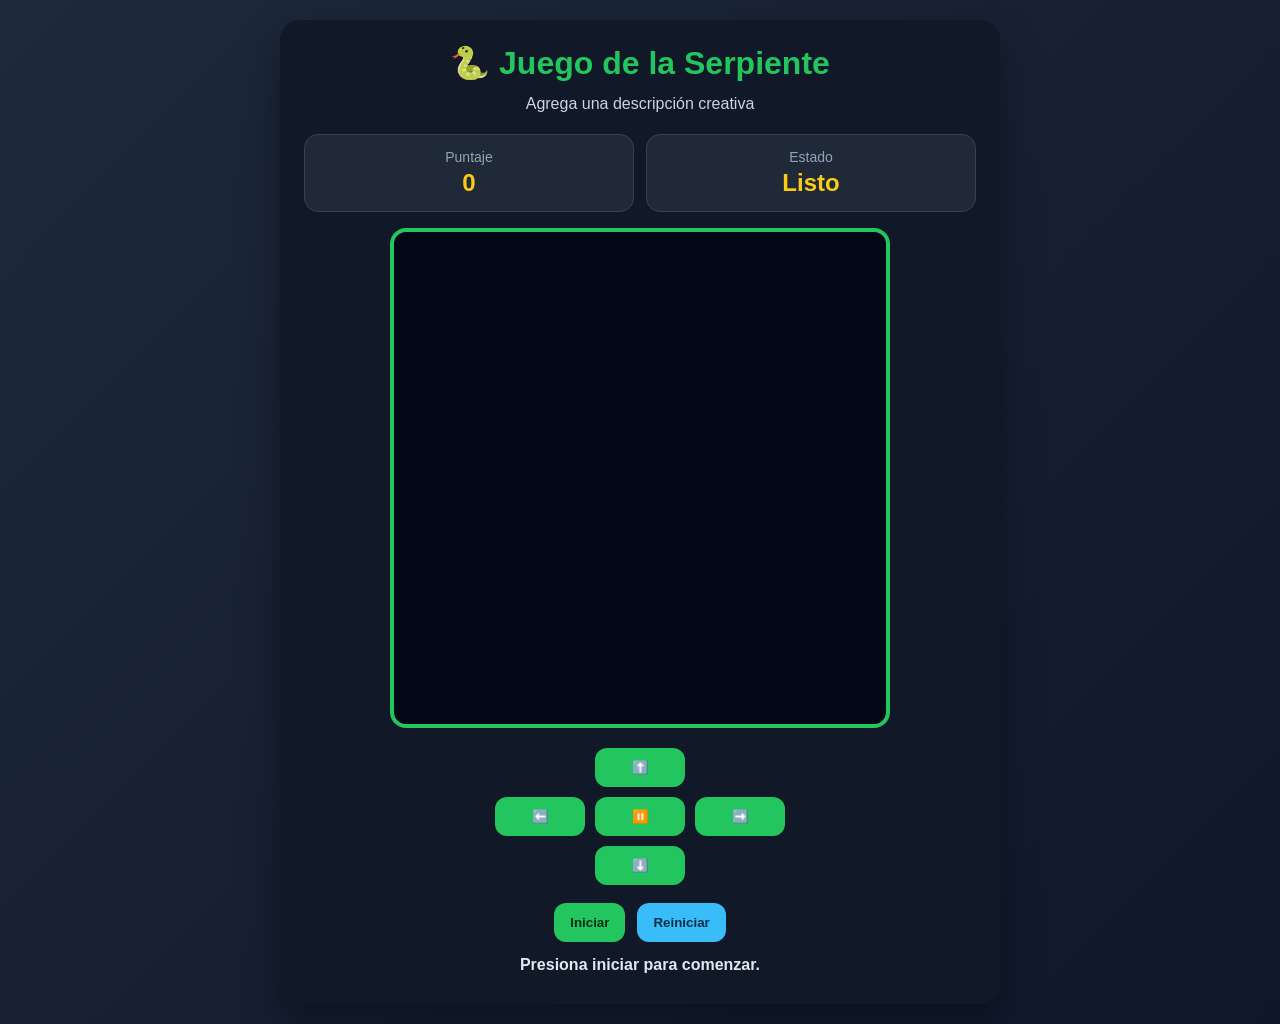
==== serpiente.html @ e3eccb7e "archivos subidos a github" ====
<!DOCTYPE html>
<html lang="es">
<head>
  <meta charset="UTF-8" />
  <meta name="viewport" content="width=device-width, initial-scale=1.0" />
  <title>Juego de la Serpiente - Taller</title>
   <link rel="stylesheet" href="serpiente.css">
</head>
<body>
  <main class="contenedor-juego">
    <h1>🐍 Juego de la Serpiente</h1>
    <p class="descripcion">
      Agrega una descripción creativa
    </p>

    <section class="panel-info">
      <div class="tarjeta-info">
        <span>Puntaje</span>
        <strong id="puntaje">0</strong>
      </div>
      <div class="tarjeta-info">
        <span>Estado</span>
        <strong id="estado">Listo</strong>
      </div>
    </section>

    <canvas id="canvasJuego" width="500" height="500"></canvas>

    <section class="controles">
      <button class="vacio">-</button>
      <button onclick="cambiarDireccion('arriba')">⬆️</button>
      <button class="vacio">-</button>

      <button onclick="cambiarDireccion('izquierda')">⬅️</button>
      <button onclick="pausarJuego()">⏸️</button>
      <button onclick="cambiarDireccion('derecha')">➡️</button>

      <button class="vacio">-</button>
      <button onclick="cambiarDireccion('abajo')">⬇️</button>
      <button class="vacio">-</button>
    </section>

    <section class="acciones">
      <button onclick="iniciarJuego()">Iniciar</button>
      <button class="secundario" onclick="reiniciarJuego()">Reiniciar</button>
    </section>

    <p id="mensaje" class="mensaje">Presiona iniciar para comenzar.</p>
  </main>

  <script src="serpiente.js"></script>
</body>
</html>
---- serpiente.css ----
* {
    box-sizing: border-box;
    margin: 0;
    padding: 0;
    font-family: Arial, Helvetica, sans-serif;
}

body {
    min-height: 100vh;
    background: linear-gradient(135deg, #1e293b, #0f172a);
    color: white;
    display: flex;
    justify-content: center;
    align-items: center;
    padding: 20px;
}

.contenedor-juego {
    width: 100%;
    max-width: 720px;
    background: #111827;
    border-radius: 20px;
    padding: 24px;
    box-shadow: 0 20px 40px rgba(0, 0, 0, 0.35);
    text-align: center;
}

h1 {
    margin-bottom: 10px;
    font-size: 32px;
    color: #22c55e;
}

.descripcion {
    margin-bottom: 18px;
    color: #cbd5e1;
    line-height: 1.5;
}

.panel-info {
    display: flex;
    justify-content: space-between;
    gap: 12px;
    margin-bottom: 16px;
    flex-wrap: wrap;
}

.tarjeta-info {
    flex: 1;
    min-width: 150px;
    background: #1f2937;
    padding: 14px;
    border-radius: 14px;
    border: 1px solid #374151;
}

.tarjeta-info span {
    display: block;
    font-size: 14px;
    color: #94a3b8;
    margin-bottom: 4px;
}

.tarjeta-info strong {
    font-size: 24px;
    color: #facc15;
}

canvas {
    width: 100%;
    max-width: 500px;
    background: #020617;
    border: 4px solid #22c55e;
    border-radius: 16px;
    display: block;
    margin: 0 auto 20px auto;
}

.controles {
    display: grid;
    grid-template-columns: repeat(3, 90px);
    gap: 10px;
    justify-content: center;
    align-items: center;
    margin-bottom: 18px;
}

.controles button,
.acciones button {
    border: none;
    border-radius: 12px;
    padding: 12px 16px;
    background: #22c55e;
    color: #052e16;
    font-weight: bold;
    cursor: pointer;
    transition: 0.2s;
}

.controles button:hover,
.acciones button:hover {
    transform: scale(1.05);
    background: #86efac;
}

.vacio {
    visibility: hidden;
}

.acciones {
    display: flex;
    justify-content: center;
    gap: 12px;
    flex-wrap: wrap;
}

.acciones .secundario {
    background: #38bdf8;
    color: #082f49;
}

.mensaje {
    margin-top: 14px;
    color: #e2e8f0;
    min-height: 24px;
    font-weight: bold;
}

@media (max-width: 520px) {
    h1 {
        font-size: 24px;
    }

    .controles {
        grid-template-columns: repeat(3, 75px);
    }

    .controles button,
    .acciones button {
        padding: 10px;
    }
}
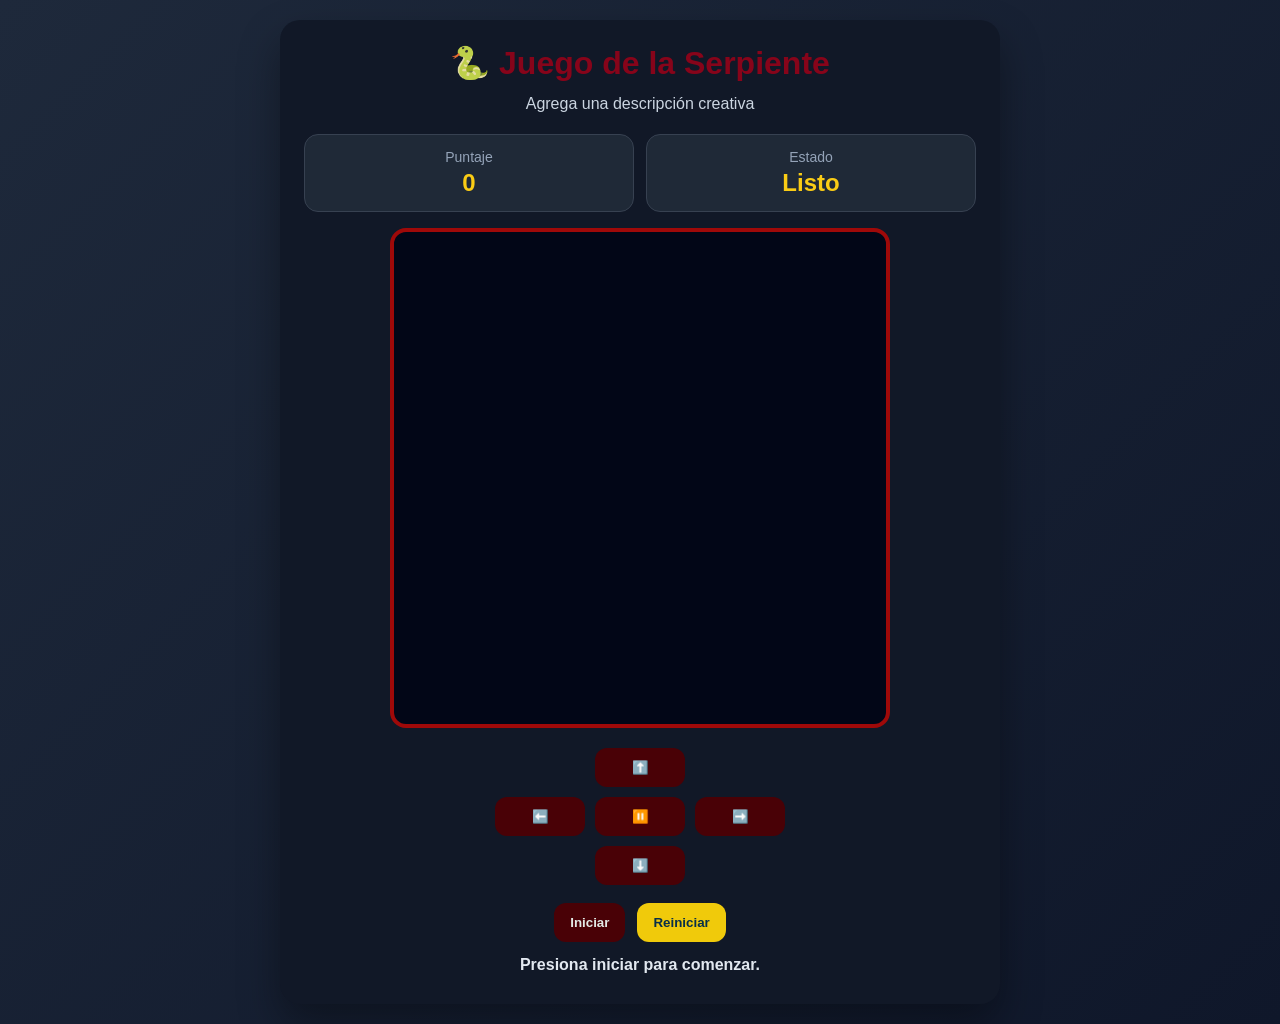
==== commit c5c77581: "ajustamos canva a 600" ====
--- a/serpiente.html
+++ b/serpiente.html
@@ -24,8 +24,7 @@
       </div>
     </section>
 
-    <canvas id="canvasJuego" width="500" height="500"></canvas>
-
+<canvas id="canvas" width="600" height="600"></canvas>
     <section class="controles">
       <button class="vacio">-</button>
       <button onclick="cambiarDireccion('arriba')">⬆️</button>
--- a/serpiente.css
+++ b/serpiente.css
@@ -28,7 +28,7 @@
 h1 {
     margin-bottom: 10px;
     font-size: 32px;
-    color: #22c55e;
+    color: #87041a;
 }
 
 .descripcion {
@@ -70,7 +70,7 @@
     width: 100%;
     max-width: 500px;
     background: #020617;
-    border: 4px solid #22c55e;
+    border: 4px solid #9f0909;
     border-radius: 16px;
     display: block;
     margin: 0 auto 20px auto;
@@ -90,8 +90,8 @@
     border: none;
     border-radius: 12px;
     padding: 12px 16px;
-    background: #22c55e;
-    color: #052e16;
+    background: #490106;
+    color: #e3eae6;
     font-weight: bold;
     cursor: pointer;
     transition: 0.2s;
@@ -100,7 +100,7 @@
 .controles button:hover,
 .acciones button:hover {
     transform: scale(1.05);
-    background: #86efac;
+    background: #9d0707;
 }
 
 .vacio {
@@ -115,7 +115,7 @@
 }
 
 .acciones .secundario {
-    background: #38bdf8;
+    background: #f0ca0b;
     color: #082f49;
 }
 
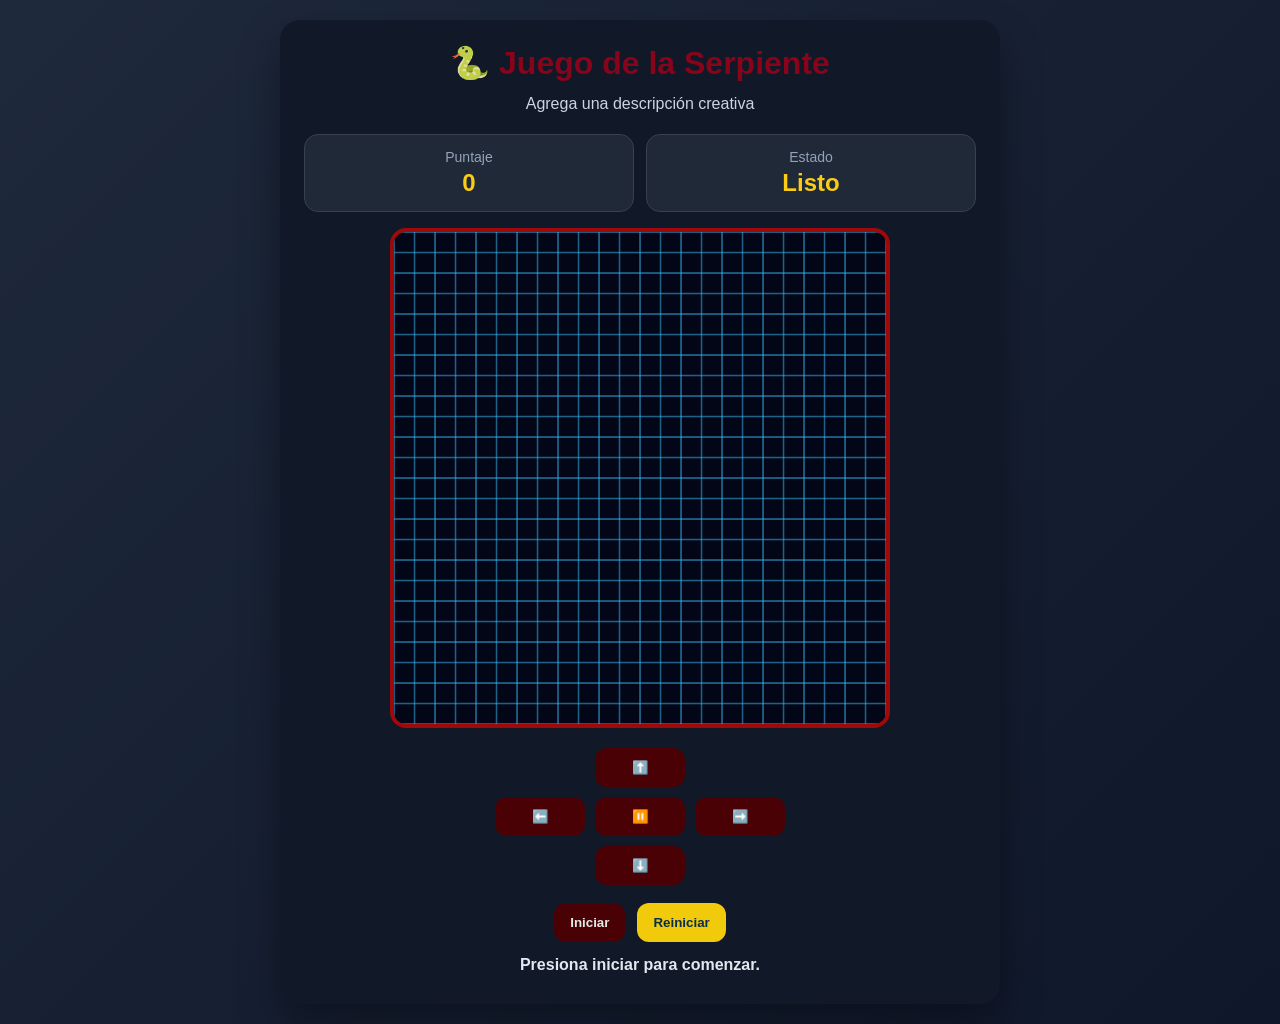
==== commit c3104e34: "corregimos id" ====
--- a/serpiente.html
+++ b/serpiente.html
@@ -24,7 +24,8 @@
       </div>
     </section>
 
-<canvas id="canvas" width="600" height="600"></canvas>
+    <canvas id="canvasJuego" width="600" height="600"></canvas>
+
     <section class="controles">
       <button class="vacio">-</button>
       <button onclick="cambiarDireccion('arriba')">⬆️</button>
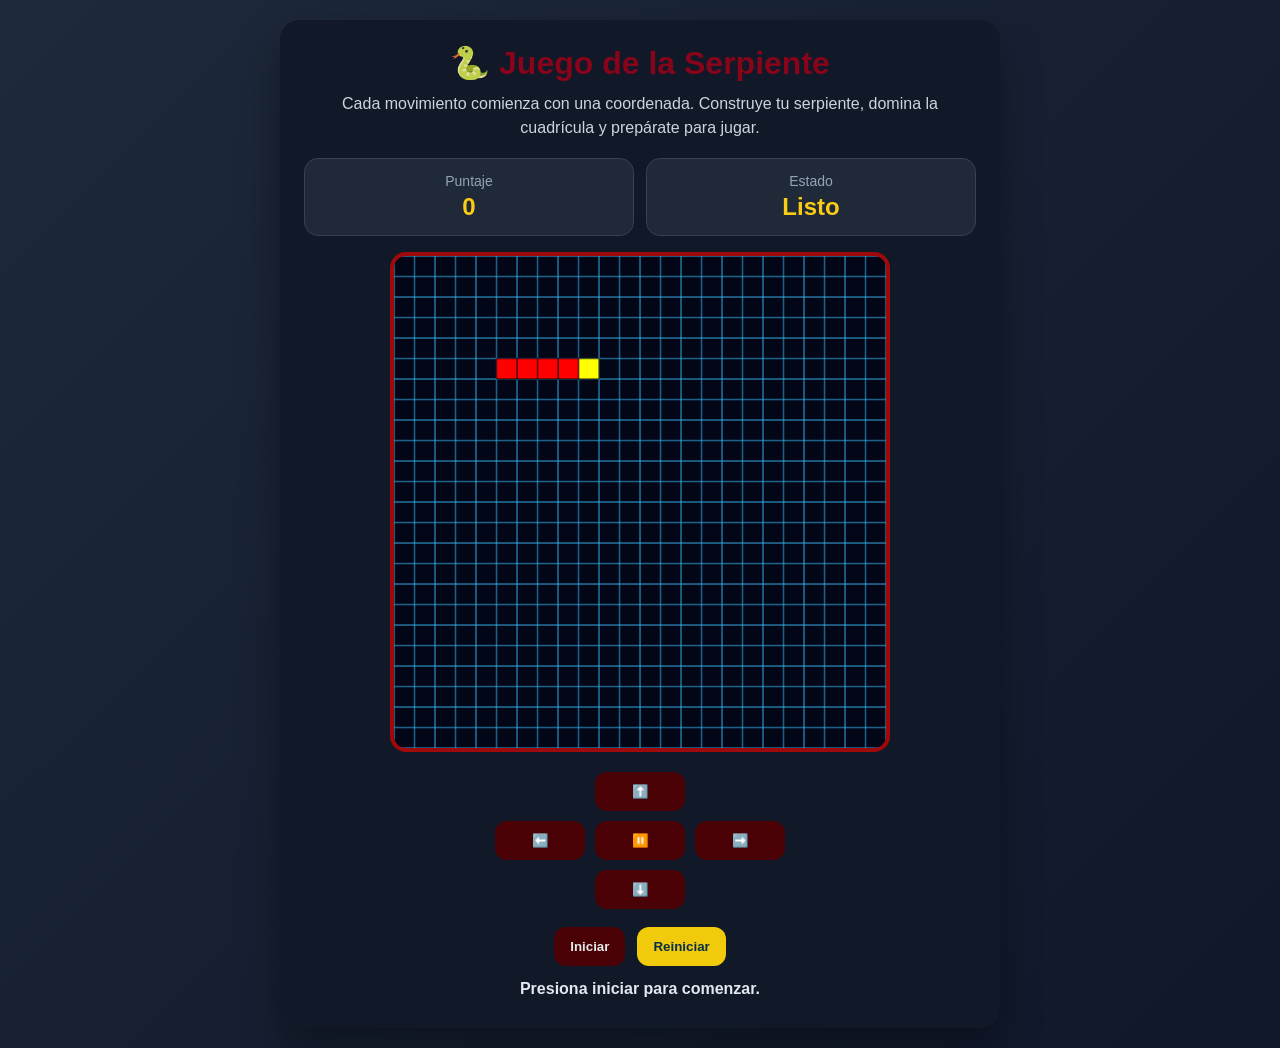
==== commit 605f47bc: "serpiente serpiente horizontal" ====
--- a/serpiente.html
+++ b/serpiente.html
@@ -10,8 +10,9 @@
   <main class="contenedor-juego">
     <h1>🐍 Juego de la Serpiente</h1>
     <p class="descripcion">
-      Agrega una descripción creativa
-    </p>
+    Cada movimiento comienza con una coordenada.
+    Construye tu serpiente, domina la cuadrícula y prepárate para jugar.
+</p>
 
     <section class="panel-info">
       <div class="tarjeta-info">
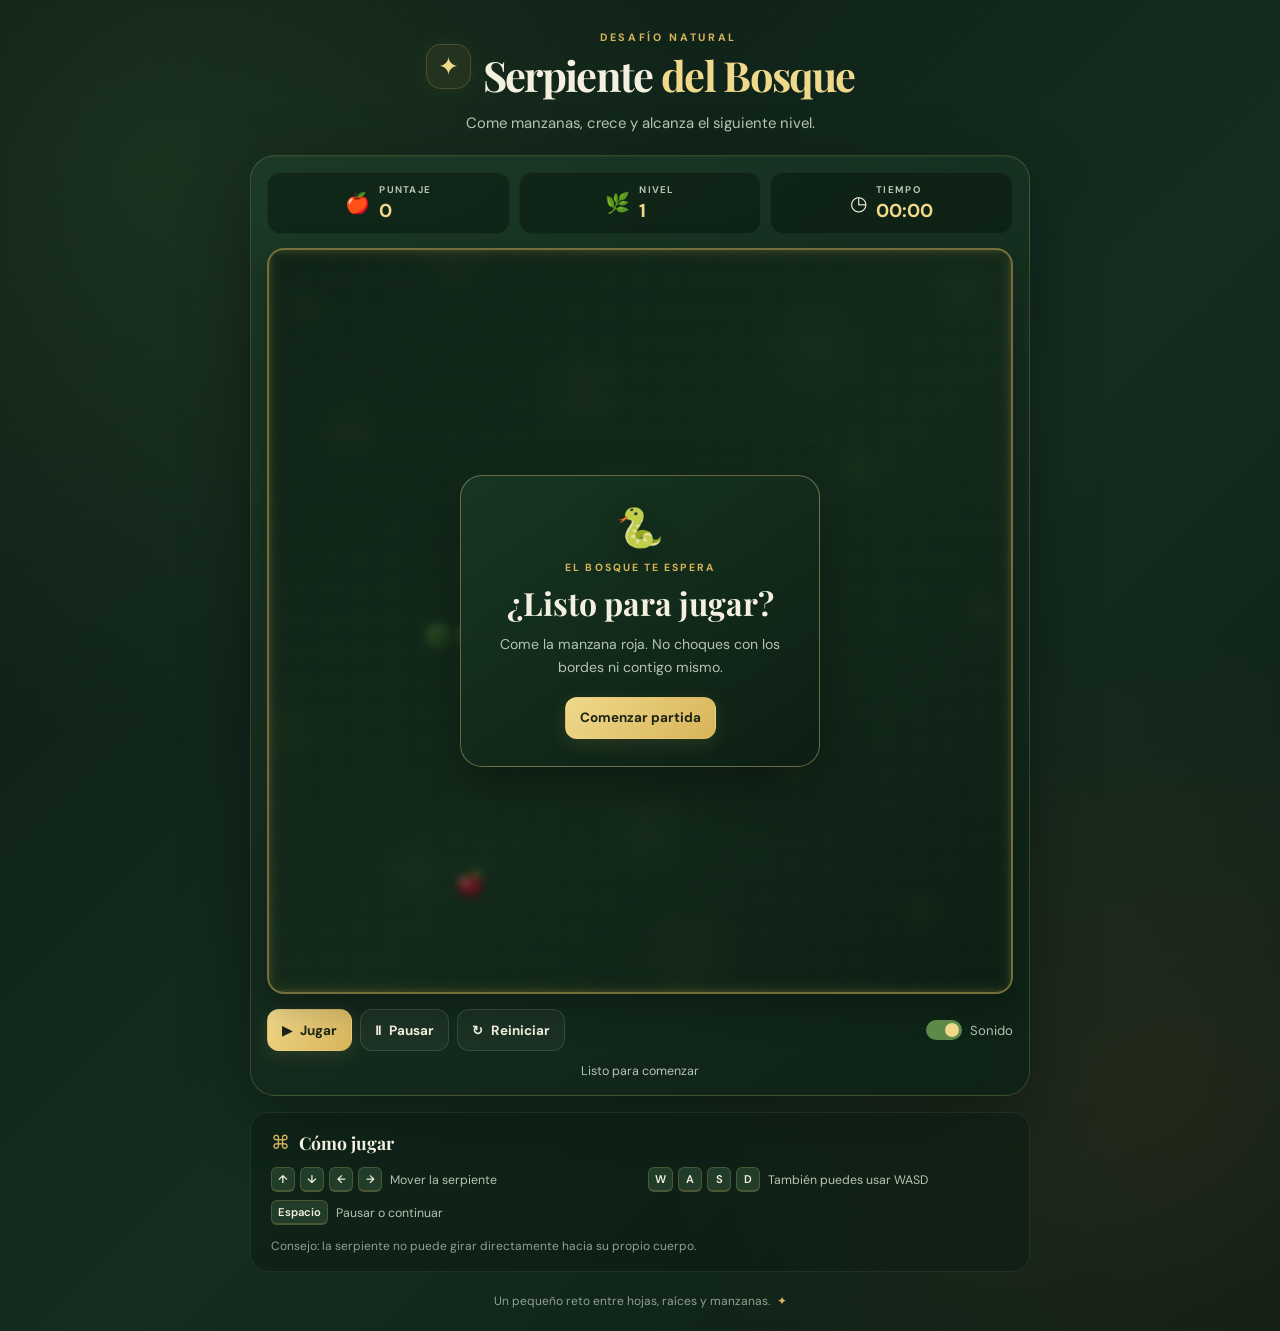
==== commit c2f6b41c: "mejorado visual y experiencia de usuario" ====
--- a/serpiente.html
+++ b/serpiente.html
@@ -1,54 +1,83 @@
 <!DOCTYPE html>
 <html lang="es">
 <head>
-  <meta charset="UTF-8" />
-  <meta name="viewport" content="width=device-width, initial-scale=1.0" />
-  <title>Juego de la Serpiente - Taller</title>
-   <link rel="stylesheet" href="serpiente.css">
+    <meta charset="UTF-8">
+    <meta name="viewport" content="width=device-width, initial-scale=1.0">
+    <meta name="theme-color" content="#10271c">
+    <title>Serpiente del Bosque</title>
+    <link rel="stylesheet" href="serpiente.css">
+    <script src="serpiente.js" defer></script>
 </head>
 <body>
-  <main class="contenedor-juego">
-    <h1>🐍 Juego de la Serpiente</h1>
-    <p class="descripcion">
-    Cada movimiento comienza con una coordenada.
-    Construye tu serpiente, domina la cuadrícula y prepárate para jugar.
-</p>
+    <main class="app">
+        <header class="encabezado">
+            <div class="marca">
+                <span class="marca-icono" aria-hidden="true">✦</span>
+                <div>
+                    <p class="sobretitulo">DESAFÍO NATURAL</p>
+                    <h1>Serpiente <span>del Bosque</span></h1>
+                </div>
+            </div>
+            <p class="intro">Come manzanas, crece y alcanza el siguiente nivel.</p>
+        </header>
 
-    <section class="panel-info">
-      <div class="tarjeta-info">
-        <span>Puntaje</span>
-        <strong id="puntaje">0</strong>
-      </div>
-      <div class="tarjeta-info">
-        <span>Estado</span>
-        <strong id="estado">Listo</strong>
-      </div>
-    </section>
+        <section class="panel-juego" aria-label="Juego de la serpiente">
+            <div class="barra-estadisticas">
+                <article class="estadistica">
+                    <span class="estadistica-icono">🍎</span>
+                    <div><span class="etiqueta">PUNTAJE</span><strong id="puntaje">0</strong></div>
+                </article>
+                <article class="estadistica">
+                    <span class="estadistica-icono">🌿</span>
+                    <div><span class="etiqueta">NIVEL</span><strong id="nivel">1</strong></div>
+                </article>
+                <article class="estadistica">
+                    <span class="estadistica-icono">◷</span>
+                    <div><span class="etiqueta">TIEMPO</span><strong id="tiempo">00:00</strong></div>
+                </article>
+            </div>
 
-    <canvas id="canvasJuego" width="600" height="600"></canvas>
+            <div class="tablero-marco">
+                <canvas id="canvasJuego" width="600" height="600" aria-label="Tablero de serpiente de 24 por 24 celdas">
+                    Tu navegador no admite el elemento canvas.
+                </canvas>
+                <div id="mensaje" class="capa-mensaje" role="status" aria-live="polite">
+                    <div class="tarjeta-mensaje">
+                        <span id="mensajeIcono" class="mensaje-icono" aria-hidden="true">🐍</span>
+                        <p class="mensaje-etiqueta">EL BOSQUE TE ESPERA</p>
+                        <h2 id="mensajeTitulo">¿Listo para jugar?</h2>
+                        <p id="mensajeTexto">Come la manzana roja. No choques con los bordes ni contigo mismo.</p>
+                        <button type="button" class="boton boton-principal" onclick="iniciarJuego()">Comenzar partida <span aria-hidden="true">→</span></button>
+                    </div>
+                </div>
+            </div>
 
-    <section class="controles">
-      <button class="vacio">-</button>
-      <button onclick="cambiarDireccion('arriba')">⬆️</button>
-      <button class="vacio">-</button>
+            <div class="controles">
+                <div class="grupo-botones">
+                    <button type="button" class="boton boton-principal" onclick="iniciarJuego()" id="botonInicio">▶ <span>Jugar</span></button>
+                    <button type="button" class="boton boton-secundario" onclick="pausarJuego()" id="botonPausa">Ⅱ <span>Pausar</span></button>
+                    <button type="button" class="boton boton-secundario" onclick="reiniciarJuego()">↻ <span>Reiniciar</span></button>
+                </div>
+                <label class="interruptor-sonido">
+                    <input type="checkbox" id="sonidoActivado" checked>
+                    <span class="interruptor" aria-hidden="true"></span>
+                    <span>Sonido</span>
+                </label>
+            </div>
+            <p id="estado" class="estado" aria-live="polite">Listo para comenzar</p>
+        </section>
 
-      <button onclick="cambiarDireccion('izquierda')">⬅️</button>
-      <button onclick="pausarJuego()">⏸️</button>
-      <button onclick="cambiarDireccion('derecha')">➡️</button>
+        <aside class="ayuda">
+            <div class="ayuda-titulo"><span>⌘</span><h2>Cómo jugar</h2></div>
+            <div class="instrucciones">
+                <p><kbd>↑</kbd><kbd>↓</kbd><kbd>←</kbd><kbd>→</kbd> <span>Mover la serpiente</span></p>
+                <p><kbd>W</kbd><kbd>A</kbd><kbd>S</kbd><kbd>D</kbd> <span>También puedes usar WASD</span></p>
+                <p><kbd>Espacio</kbd> <span>Pausar o continuar</span></p>
+            </div>
+            <p class="nota">Consejo: la serpiente no puede girar directamente hacia su propio cuerpo.</p>
+        </aside>
 
-      <button class="vacio">-</button>
-      <button onclick="cambiarDireccion('abajo')">⬇️</button>
-      <button class="vacio">-</button>
-    </section>
-
-    <section class="acciones">
-      <button onclick="iniciarJuego()">Iniciar</button>
-      <button class="secundario" onclick="reiniciarJuego()">Reiniciar</button>
-    </section>
-
-    <p id="mensaje" class="mensaje">Presiona iniciar para comenzar.</p>
-  </main>
-
-  <script src="serpiente.js"></script>
+        <footer>Un pequeño reto entre hojas, raíces y manzanas. <span>✦</span></footer>
+    </main>
 </body>
 </html>
--- a/serpiente.css
+++ b/serpiente.css
@@ -1,142 +1,164 @@
-* {
-    box-sizing: border-box;
-    margin: 0;
-    padding: 0;
-    font-family: Arial, Helvetica, sans-serif;
+@import url('https://fonts.googleapis.com/css2?family=DM+Sans:wght@400;500;600;700&family=Playfair+Display:wght@600;700;800&display=swap');
+
+:root {
+    --bosque-950: #0b1912;
+    --bosque-900: #10271c;
+    --bosque-800: #173927;
+    --bosque-700: #245238;
+    --hoja: #5d8a49;
+    --oro: #d8b45a;
+    --oro-claro: #f0d98b;
+    --crema: #f4f0df;
+    --texto-suave: #b6c4b2;
+    --cafe: #38281d;
+    --rojo: #c91f32;
+    --borde: rgba(216, 180, 90, .22);
+    --sombra: 0 24px 70px rgba(0, 0, 0, .32);
 }
 
+* { box-sizing: border-box; }
+
 body {
+    margin: 0;
     min-height: 100vh;
-    background: linear-gradient(135deg, #1e293b, #0f172a);
-    color: white;
-    display: flex;
-    justify-content: center;
-    align-items: center;
-    padding: 20px;
+    padding: 30px 18px 22px;
+    color: var(--crema);
+    font-family: 'DM Sans', sans-serif;
+    background:
+        radial-gradient(ellipse at 12% 12%, rgba(68, 111, 61, .25), transparent 35%),
+        radial-gradient(ellipse at 90% 82%, rgba(121, 73, 36, .18), transparent 30%),
+        linear-gradient(135deg, var(--bosque-950), #142d20 55%, #0c1c14);
 }
 
-.contenedor-juego {
-    width: 100%;
-    max-width: 720px;
-    background: #111827;
-    border-radius: 20px;
-    padding: 24px;
-    box-shadow: 0 20px 40px rgba(0, 0, 0, 0.35);
-    text-align: center;
+body::before {
+    content: "";
+    position: fixed;
+    inset: 0;
+    pointer-events: none;
+    opacity: .16;
+    background-image: radial-gradient(rgba(240, 217, 139, .55) .7px, transparent .7px);
+    background-size: 23px 23px;
+    mask-image: linear-gradient(to bottom, black, transparent 80%);
 }
 
-h1 {
-    margin-bottom: 10px;
-    font-size: 32px;
-    color: #87041a;
+button, input { font: inherit; }
+button { -webkit-tap-highlight-color: transparent; }
+
+.app { width: min(100%, 780px); margin: 0 auto; position: relative; }
+
+.encabezado { margin: 0 0 22px; text-align: center; }
+.marca { display: flex; justify-content: center; align-items: center; gap: 12px; }
+.marca-icono {
+    display: grid; place-items: center; width: 45px; height: 45px;
+    border: 1px solid var(--borde); border-radius: 15px;
+    color: var(--oro-claro); background: rgba(216, 180, 90, .08);
+    font-size: 25px; box-shadow: 0 0 28px rgba(216, 180, 90, .08);
+}
+.sobretitulo { margin: 0 0 3px; color: var(--oro); font-size: .67rem; letter-spacing: .25em; font-weight: 700; }
+h1, h2, p { margin-top: 0; }
+h1 { margin: 0; font-family: 'Playfair Display', Georgia, serif; font-size: clamp(1.8rem, 5vw, 2.6rem); letter-spacing: -.04em; }
+h1 span { color: var(--oro-claro); }
+.intro { margin: 11px 0 0; color: var(--texto-suave); font-size: .93rem; }
+
+.panel-juego {
+    padding: 16px;
+    border: 1px solid var(--borde);
+    border-radius: 25px;
+    background: linear-gradient(145deg, rgba(28, 58, 39, .95), rgba(14, 34, 23, .97));
+    box-shadow: var(--sombra), inset 0 1px 0 rgba(255,255,255,.04);
 }
 
-.descripcion {
-    margin-bottom: 18px;
-    color: #cbd5e1;
-    line-height: 1.5;
+.barra-estadisticas {
+    display: grid; grid-template-columns: repeat(3, 1fr); gap: 9px; margin-bottom: 14px;
 }
+.estadistica {
+    display: flex; align-items: center; justify-content: center; gap: 9px;
+    min-width: 0; padding: 10px 8px; border-radius: 14px;
+    background: rgba(6, 19, 12, .45); border: 1px solid rgba(255,255,255,.045);
+}
+.estadistica-icono { font-size: 1.25rem; }
+.estadistica div { display: flex; flex-direction: column; gap: 2px; }
+.etiqueta { color: var(--texto-suave); font-size: .61rem; letter-spacing: .13em; font-weight: 700; }
+.estadistica strong { color: var(--oro-claro); font-size: 1.17rem; font-variant-numeric: tabular-nums; }
 
-.panel-info {
-    display: flex;
-    justify-content: space-between;
-    gap: 12px;
-    margin-bottom: 16px;
-    flex-wrap: wrap;
+.tablero-marco {
+    position: relative; width: 100%; overflow: hidden; border-radius: 17px;
+    border: 2px solid rgba(216, 180, 90, .48);
+    background: #172e1d; box-shadow: 0 12px 35px rgba(0,0,0,.28), inset 0 0 0 4px rgba(0,0,0,.13);
 }
+#canvasJuego { display: block; width: 100%; height: auto; aspect-ratio: 1 / 1; }
 
-.tarjeta-info {
-    flex: 1;
-    min-width: 150px;
-    background: #1f2937;
-    padding: 14px;
-    border-radius: 14px;
-    border: 1px solid #374151;
+.capa-mensaje {
+    position: absolute; inset: 0; z-index: 2; display: grid; place-items: center;
+    padding: 18px; background: rgba(7, 19, 12, .55); backdrop-filter: blur(4px);
+    transition: opacity .22s ease, visibility .22s ease;
 }
+.capa-mensaje.oculto { opacity: 0; visibility: hidden; pointer-events: none; }
+.tarjeta-mensaje {
+    width: min(100%, 360px); padding: 27px 24px; text-align: center;
+    border: 1px solid rgba(240, 217, 139, .38); border-radius: 22px;
+    background: linear-gradient(145deg, rgba(24, 54, 35, .97), rgba(13, 31, 20, .98));
+    box-shadow: 0 20px 50px rgba(0,0,0,.35);
+}
+.mensaje-icono { display: block; margin-bottom: 8px; font-size: 2.4rem; filter: drop-shadow(0 5px 12px rgba(0,0,0,.25)); }
+.mensaje-etiqueta { margin-bottom: 7px; color: var(--oro); font-size: .65rem; letter-spacing: .2em; font-weight: 700; }
+.tarjeta-mensaje h2 { margin: 0 0 9px; font-family: 'Playfair Display', Georgia, serif; font-size: clamp(1.6rem, 4vw, 2rem); }
+#mensajeTexto { margin-bottom: 18px; color: var(--texto-suave); font-size: .88rem; line-height: 1.6; }
 
-.tarjeta-info span {
-    display: block;
-    font-size: 14px;
-    color: #94a3b8;
-    margin-bottom: 4px;
+.controles { display: flex; align-items: center; justify-content: space-between; gap: 12px; margin-top: 15px; }
+.grupo-botones { display: flex; flex-wrap: wrap; gap: 8px; }
+.boton {
+    min-height: 42px; display: inline-flex; align-items: center; justify-content: center; gap: 8px;
+    padding: 10px 14px; border-radius: 12px; border: 1px solid transparent;
+    cursor: pointer; font-size: .84rem; font-weight: 700;
+    transition: transform .18s ease, background .18s ease, border-color .18s ease, box-shadow .18s ease;
 }
+.boton:hover { transform: translateY(-2px); }
+.boton:active { transform: translateY(0) scale(.98); }
+.boton:focus-visible, input:focus-visible { outline: 3px solid var(--oro-claro); outline-offset: 3px; }
+.boton-principal { color: #1b2414; background: linear-gradient(135deg, var(--oro-claro), var(--oro)); box-shadow: 0 5px 18px rgba(216,180,90,.13); }
+.boton-principal:hover { background: #f5df99; box-shadow: 0 7px 22px rgba(216,180,90,.22); }
+.boton-secundario { color: var(--crema); background: rgba(255,255,255,.045); border-color: rgba(255,255,255,.12); }
+.boton-secundario:hover { background: rgba(255,255,255,.09); border-color: var(--borde); }
 
-.tarjeta-info strong {
-    font-size: 24px;
-    color: #facc15;
+.interruptor-sonido { display: flex; align-items: center; gap: 8px; color: var(--texto-suave); font-size: .82rem; cursor: pointer; white-space: nowrap; }
+.interruptor-sonido input { position: absolute; opacity: 0; width: 1px; height: 1px; }
+.interruptor { position: relative; width: 36px; height: 20px; border-radius: 20px; background: #405244; transition: background .2s ease; }
+.interruptor::after { content: ""; position: absolute; top: 3px; left: 3px; width: 14px; height: 14px; border-radius: 50%; background: #e8e6d9; transition: transform .2s ease; }
+.interruptor-sonido input:checked + .interruptor { background: var(--hoja); }
+.interruptor-sonido input:checked + .interruptor::after { transform: translateX(16px); background: var(--oro-claro); }
+.estado { min-height: 1.25em; margin: 12px 2px 0; color: var(--texto-suave); font-size: .78rem; text-align: center; }
+
+.ayuda {
+    margin-top: 16px; padding: 17px 20px; border: 1px solid rgba(255,255,255,.07);
+    border-radius: 18px; background: rgba(12, 29, 19, .55);
 }
-
-canvas {
-    width: 100%;
-    max-width: 500px;
-    background: #020617;
-    border: 4px solid #9f0909;
-    border-radius: 16px;
-    display: block;
-    margin: 0 auto 20px auto;
-}
-
-.controles {
-    display: grid;
-    grid-template-columns: repeat(3, 90px);
-    gap: 10px;
-    justify-content: center;
-    align-items: center;
-    margin-bottom: 18px;
-}
-
-.controles button,
-.acciones button {
-    border: none;
-    border-radius: 12px;
-    padding: 12px 16px;
-    background: #490106;
-    color: #e3eae6;
-    font-weight: bold;
-    cursor: pointer;
-    transition: 0.2s;
-}
-
-.controles button:hover,
-.acciones button:hover {
-    transform: scale(1.05);
-    background: #9d0707;
-}
-
-.vacio {
-    visibility: hidden;
-}
-
-.acciones {
-    display: flex;
-    justify-content: center;
-    gap: 12px;
-    flex-wrap: wrap;
-}
-
-.acciones .secundario {
-    background: #f0ca0b;
-    color: #082f49;
-}
-
-.mensaje {
-    margin-top: 14px;
-    color: #e2e8f0;
-    min-height: 24px;
-    font-weight: bold;
-}
+.ayuda-titulo { display: flex; align-items: center; gap: 9px; margin-bottom: 12px; }
+.ayuda-titulo > span { color: var(--oro); font-size: 1.2rem; }
+.ayuda h2 { margin: 0; font-family: 'Playfair Display', Georgia, serif; font-size: 1.1rem; }
+.instrucciones { display: grid; grid-template-columns: 1fr 1fr; gap: 8px 16px; }
+.instrucciones p { display: flex; align-items: center; flex-wrap: wrap; gap: 5px; margin: 0; color: var(--texto-suave); font-size: .77rem; }
+.instrucciones p span { margin-left: 3px; }
+kbd { min-width: 24px; padding: 4px 6px; text-align: center; color: var(--crema); background: #213d2a; border: 1px solid rgba(216,180,90,.22); border-bottom-width: 2px; border-radius: 6px; font: 600 .7rem 'DM Sans', sans-serif; }
+.nota { margin: 13px 0 0; color: #8fa28d; font-size: .75rem; }
+footer { padding: 21px 8px 0; text-align: center; color: #8fa28d; font-size: .75rem; }
+footer span { color: var(--oro); margin-left: 4px; }
 
 @media (max-width: 520px) {
-    h1 {
-        font-size: 24px;
-    }
-
-    .controles {
-        grid-template-columns: repeat(3, 75px);
-    }
-
-    .controles button,
-    .acciones button {
-        padding: 10px;
-    }
-}+    body { padding: 20px 10px; }
+    .panel-juego { padding: 10px; border-radius: 20px; }
+    .barra-estadisticas { gap: 5px; }
+    .estadistica { gap: 5px; padding: 9px 4px; }
+    .estadistica-icono { font-size: 1rem; }
+    .etiqueta { font-size: .53rem; letter-spacing: .07em; }
+    .estadistica strong { font-size: 1rem; }
+    .controles { align-items: flex-start; flex-direction: column; }
+    .grupo-botones { width: 100%; }
+    .grupo-botones .boton { flex: 1; padding-inline: 8px; }
+    .interruptor-sonido { align-self: flex-end; }
+    .instrucciones { grid-template-columns: 1fr; }
+    .tarjeta-mensaje { padding: 20px 17px; }
+}
+@media (prefers-reduced-motion: reduce) {
+    *, *::before, *::after { transition-duration: .01ms !important; scroll-behavior: auto !important; }
+}
